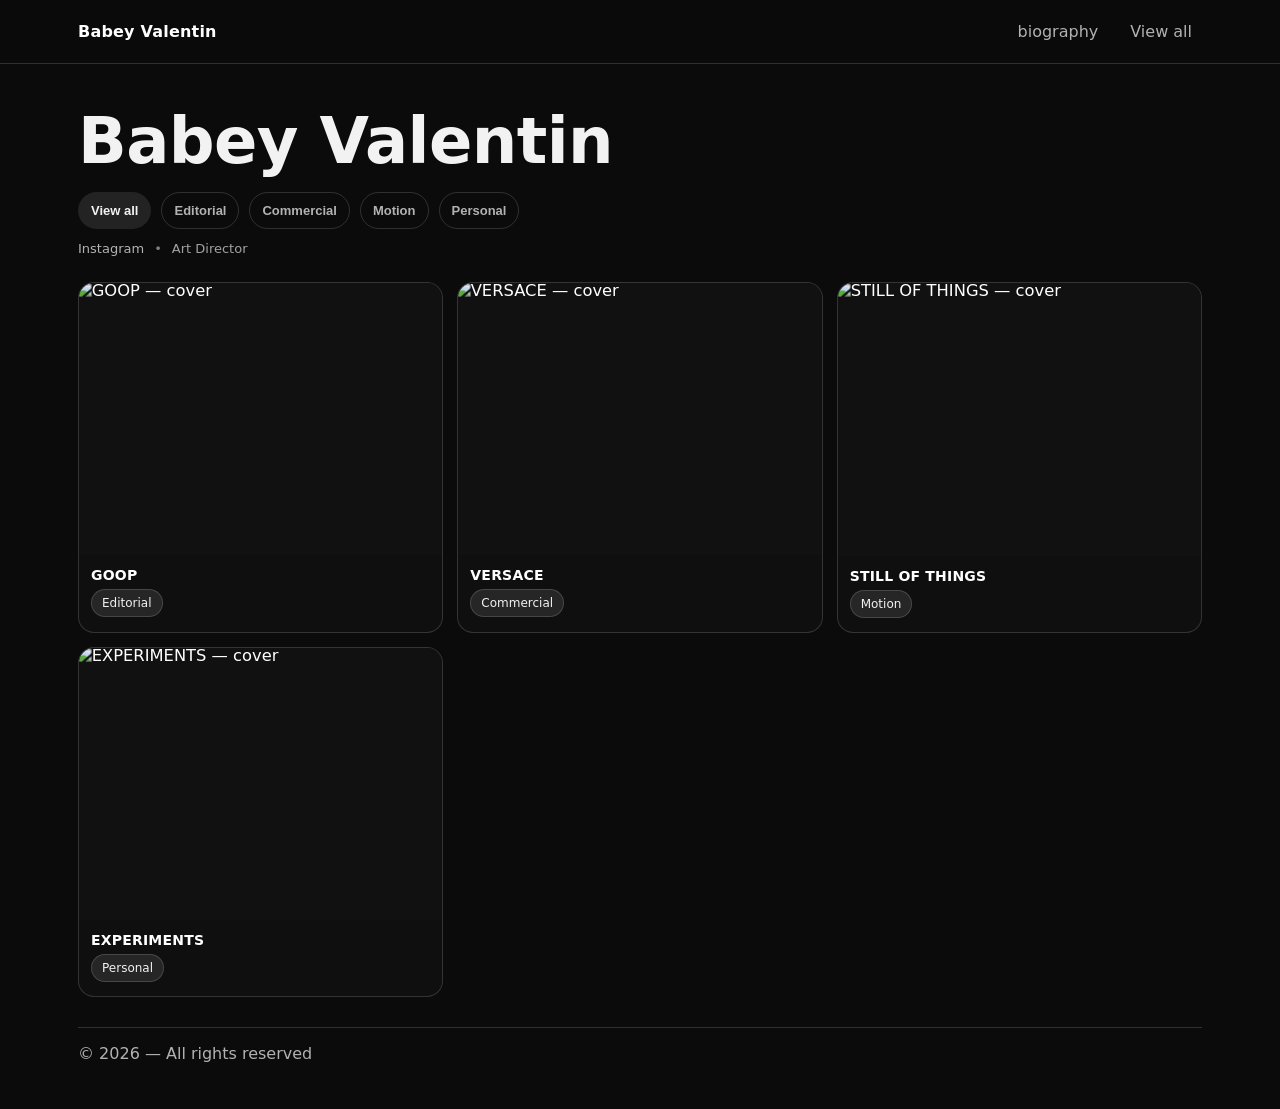
==== index.html @ 0c0b4db5 "Update index.html" ====
<!doctype html>
<html lang="fr">
<head>
  <meta charset="utf-8" />
  <meta name="viewport" content="width=device-width, initial-scale=1" />
  <title>Babey Valentin — Portfolio</title>
  <meta name="description" content="Portfolio — sélection de projets, filtres, bio." />
  <link rel="stylesheet" href="./assets/style.css" />
<script defer src="./assets/data.js"></script>
<script defer src="./assets/script.js"></script>
</head>
<body>
  <!-- Top bar -->
  <header class="topbar">
    <div class="wrap topbar__inner">
      <a class="brand" href="./">Babey Valentin</a>

      <nav class="topnav">
        <button class="linklike" id="bioBtn" type="button">biography</button>
        <a class="linklike" href="#grid">View all</a>
      </nav>
    </div>
  </header>

  <!-- Title + Filters -->
  <main class="wrap">
    <section class="hero">
      <h1 class="hero__title">Babey Valentin</h1>

      <div class="filters" aria-label="Filtres">
        <button class="filter is-active" data-filter="all" type="button">View all</button>
        <button class="filter" data-filter="Editorial" type="button">Editorial</button>
        <button class="filter" data-filter="Commercial" type="button">Commercial</button>
        <button class="filter" data-filter="Motion" type="button">Motion</button>
        <button class="filter" data-filter="Personal" type="button">Personal</button>
      </div>

      <div class="hero__meta">
        <a class="metaLink" href="https://instagram.com/" target="_blank" rel="noreferrer">Instagram</a>
        <span class="dot">•</span>
        <span class="role">Art Director</span>
      </div>
    </section>

    <!-- Grid -->
    <section id="grid" class="grid" aria-label="Projets">
      <!-- Rempli par JS -->
    </section>

    <footer class="footer">
      <div>© <span id="year"></span> — All rights reserved</div>
    </footer>
  </main>

  <!-- Bio modal -->
  <dialog class="modal" id="bioModal" aria-label="Biography">
    <div class="modal__card">
      <div class="modal__head">
        <strong>Biography</strong>
        <button class="x" id="bioClose" type="button" aria-label="Fermer">✕</button>
      </div>
      <div class="modal__body" id="bioContent">
        <!-- Rempli par JS -->
      </div>
    </div>
  </dialog>

  <!-- PDF selection demo modal -->
  <dialog class="modal" id="pdfModal" aria-label="PDF selection">
    <div class="modal__card">
      <div class="modal__head">
        <strong>PDF selection</strong>
        <button class="x" id="pdfClose" type="button" aria-label="Fermer">✕</button>
      </div>
      <div class="modal__body">
        <p style="margin-top:0">
          Démo : sur le site original il y a une logique de “sélection d’images”.
          Ici je te laisse un placeholder. On peut l’implémenter si tu veux (sélection + export).
        </p>
        <button class="btn" id="fakePdf" type="button">+ Custom PDF (démo)</button>
        <p class="hint" id="pdfHint" hidden>✅ Démo : “PDF request sent”.</p>
      </div>
    </div>
  </dialog>

  <script src="assets/data.js"></script>
  <script src="assets/script.js"></script>
</body>
</html>
---- assets/style.css ----
:root{
  --bg:#0b0b0b;
  --fg:#f2f2f2;
  --muted:rgba(242,242,242,.72);
  --line:rgba(242,242,242,.16);
  --chip:rgba(242,242,242,.10);
  --max:1160px;
  --r:16px;
}

*{box-sizing:border-box}
html{scroll-behavior:smooth}
body{
  margin:0;
  font-family: ui-sans-serif, system-ui, -apple-system, Segoe UI, Roboto, Helvetica, Arial;
  background:var(--bg);
  color:var(--fg);
}

.wrap{max-width:var(--max); margin:0 auto; padding:18px}
a{color:white}

.topbar{
  position:sticky; top:0; z-index:10;
  border-bottom:1px solid var(--line);
  background:rgba(11,11,11,.75);
  backdrop-filter: blur(10px);
}
.topbar__inner{
  display:flex; align-items:center; justify-content:space-between; gap:12px;
  padding:14px 18px;
}
.brand{
  text-decoration:none;
  font-weight:700;
  letter-spacing:.2px;
}
.topnav{display:flex; gap:12px; flex-wrap:wrap; justify-content:flex-end}
.linklike{
  appearance:none;
  border:none;
  background:transparent;
  color:var(--muted);
  font:inherit;
  cursor:pointer;
  padding:8px 10px;
  border-radius:999px;
  text-decoration:none;
}
.linklike:hover{color:var(--fg); background:rgba(242,242,242,.06)}

.hero{padding:22px 0 10px}
.hero__title{
  margin:0 0 14px;
  font-size: clamp(34px, 5vw, 64px);
  letter-spacing:-.6px;
}
.filters{display:flex; gap:10px; flex-wrap:wrap; margin:8px 0 12px}
.filter{
  appearance:none;
  border:1px solid var(--line);
  background:transparent;
  color:var(--muted);
  padding:10px 12px;
  border-radius:999px;
  cursor:pointer;
  font-weight:600;
  font-size:13px;
}
.filter:hover{color:var(--fg); border-color:rgba(242,242,242,.28)}
.filter.is-active{
  background:rgba(242,242,242,.10);
  color:var(--fg);
  border-color:transparent;
}

.hero__meta{display:flex; gap:10px; align-items:center; color:var(--muted); font-size:13px}
.metaLink{color:var(--muted); text-decoration:none}
.metaLink:hover{color:var(--fg); text-decoration:underline}
.dot{opacity:.7}
.role{opacity:.9}

.grid{
  display:grid;
  grid-template-columns: repeat(3, 1fr);
  gap:14px;
  padding:16px 0 30px;
}
@media (max-width: 980px){ .grid{grid-template-columns:repeat(2,1fr)} }
@media (max-width: 620px){ .grid{grid-template-columns:1fr} }

.card{
  border:1px solid var(--line);
  border-radius:var(--r);
  overflow:hidden;
  background: rgba(242,242,242,.02);
  text-decoration:none;
  display:flex;
  flex-direction:column;
  min-height: 260px;
}
.thumb{
  aspect-ratio: 4 / 3;
  background:#111;
  overflow:hidden;
}
.thumb img{
  width:100%;
  height:100%;
  object-fit:cover;
  display:block;
  transform: scale(1.02);
  transition: transform .25s ease;
}
.card:hover .thumb img{transform: scale(1.06)}
.card__body{padding:12px 12px 14px}
.card__title{margin:0 0 6px; font-size:14px; letter-spacing:.2px}
.card__meta{display:flex; gap:10px; align-items:center; color:var(--muted); font-size:12px}
.tag{
  border:1px solid var(--line);
  background:var(--chip);
  color:var(--fg);
  padding:6px 10px;
  border-radius:999px;
  font-size:12px;
}

.footer{
  border-top:1px solid var(--line);
  padding:16px 0 28px;
  color:var(--muted);
  display:flex;
  justify-content:space-between;
  gap:14px;
  flex-wrap:wrap;
}
.footer__small{opacity:.85}

/* Modal */
.modal::backdrop{background: rgba(0,0,0,.6)}
.modal{
  border:none;
  padding:0;
  background:transparent;
}
.modal__card{
  width:min(720px, calc(100vw - 28px));
  border:1px solid var(--line);
  border-radius: var(--r);
  background: rgba(11,11,11,.92);
  overflow:hidden;
}
.modal__head{
  display:flex;
  align-items:center;
  justify-content:space-between;
  padding:14px 14px;
  border-bottom:1px solid var(--line);
}
.modal__body{
  padding:14px 14px 18px;
  color:var(--muted);
}
.modal__body a{color:var(--fg)}
.x{
  appearance:none;
  border:1px solid var(--line);
  background:transparent;
  color:var(--fg);
  width:34px; height:34px;
  border-radius:999px;
  cursor:pointer;
}
.x:hover{background:rgba(242,242,242,.06)}

.btn{
  appearance:none;
  border:1px solid var(--line);
  background:rgba(242,242,242,.06);
  color:var(--fg);
  padding:10px 12px;
  border-radius:999px;
  cursor:pointer;
  font-weight:700;
}
.btn:hover{background:rgba(242,242,242,.10)}
.hint{color:rgba(52,211,153,.9); margin:12px 0 0}

/* Project page */
.projectHead{padding:22px 0 8px}
.projectTitle{margin:0 0 10px; font-size: clamp(28px, 4vw, 46px)}
.projectDesc{margin:10px 0 0; color:var(--muted); max-width: 70ch}
.projectMeta{display:flex; gap:10px; align-items:center}

.gallery{
  display:grid;
  grid-template-columns: 1fr;
  gap:12px;
  padding:18px 0 34px;
}
.frame{
  border:1px solid var(--line);
  border-radius:var(--r);
  overflow:hidden;
  background:#0f0f0f;
}
.frame img{
  width:100%;
  height:auto;
  display:block;
}
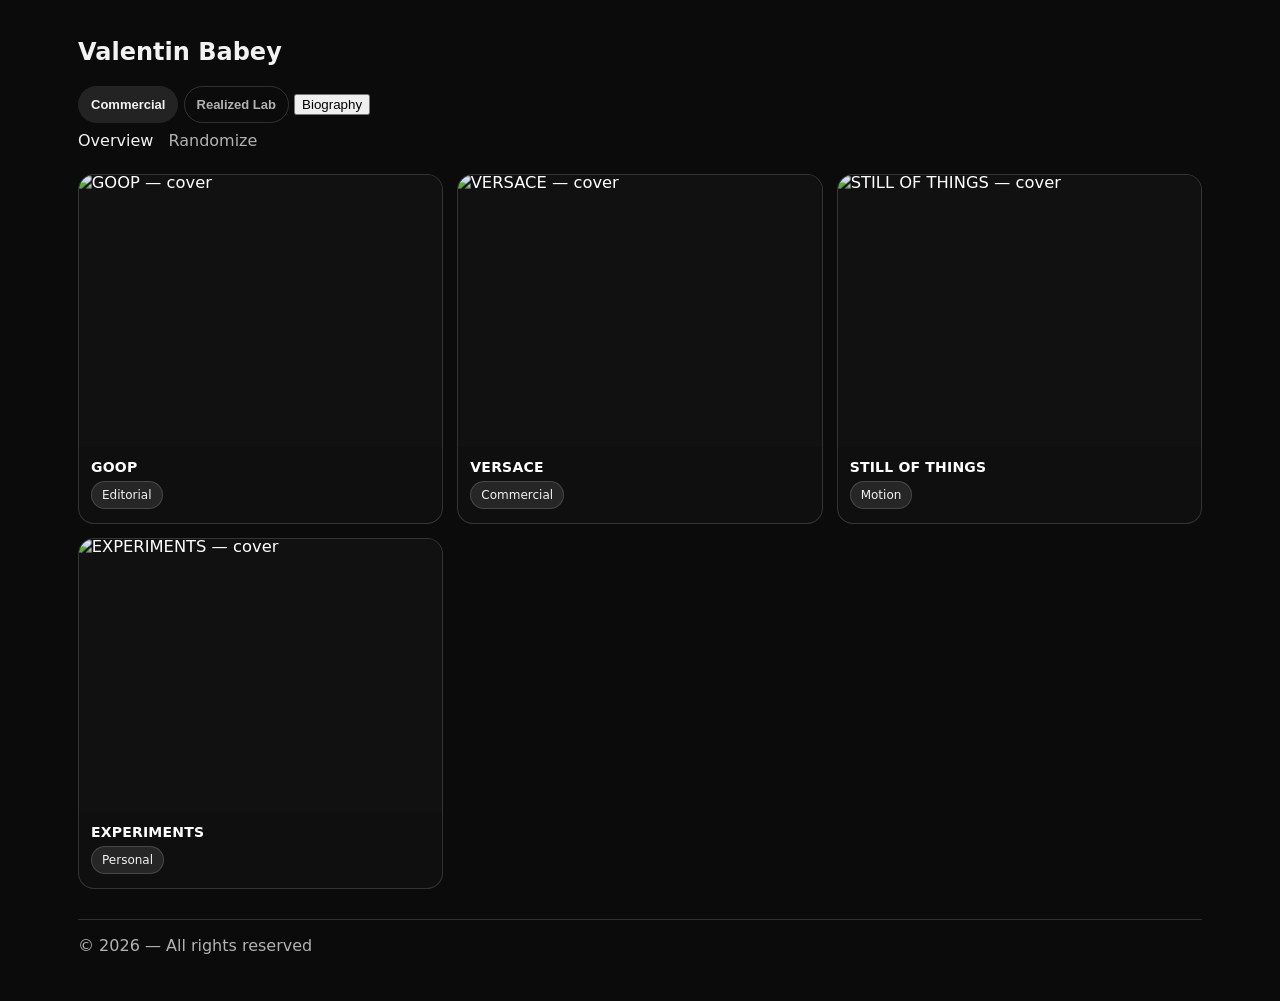
==== commit a473f861: "Update index.html" ====
--- a/index.html
+++ b/index.html
@@ -3,49 +3,35 @@
 <head>
   <meta charset="utf-8" />
   <meta name="viewport" content="width=device-width, initial-scale=1" />
-  <title>Babey Valentin — Portfolio</title>
-  <meta name="description" content="Portfolio — sélection de projets, filtres, bio." />
+  <title>Valentin Babey — Portfolio</title>
+  <meta name="description" content="Portfolio — sélection de projets." />
   <link rel="stylesheet" href="./assets/style.css" />
-<script defer src="./assets/data.js"></script>
-<script defer src="./assets/script.js"></script>
 </head>
 <body>
-  <!-- Top bar -->
-  <header class="topbar">
-    <div class="wrap topbar__inner">
-      <a class="brand" href="./">Babey Valentin</a>
 
-      <nav class="topnav">
-        <button class="linklike" id="bioBtn" type="button">biography</button>
-        <a class="linklike" href="#grid">View all</a>
-      </nav>
-    </div>
-  </header>
+  <!-- Home centered -->
+  <main class="home wrap">
+    <section class="homeCenter" aria-label="Accueil">
+      <h1 class="homeName" id="homeName">Valentin Babey</h1>
 
-  <!-- Title + Filters -->
-  <main class="wrap">
-    <section class="hero">
-      <h1 class="hero__title">Babey Valentin</h1>
-
-      <div class="filters" aria-label="Filtres">
-        <button class="filter is-active" data-filter="all" type="button">View all</button>
-        <button class="filter" data-filter="Editorial" type="button">Editorial</button>
-        <button class="filter" data-filter="Commercial" type="button">Commercial</button>
-        <button class="filter" data-filter="Motion" type="button">Motion</button>
-        <button class="filter" data-filter="Personal" type="button">Personal</button>
-      </div>
-
-      <div class="hero__meta">
-        <a class="metaLink" href="https://instagram.com/" target="_blank" rel="noreferrer">Instagram</a>
-        <span class="dot">•</span>
-        <span class="role">Art Director</span>
+      <div class="homeFilters" aria-label="Navigation">
+        <button class="homeBtn filter is-active" data-filter="Commercial" type="button">Commercial</button>
+        <button class="homeBtn filter" data-filter="Realized Lab" type="button">Realized Lab</button>
+        <button class="homeBtn" id="bioBtn" type="button">Biography</button>
       </div>
     </section>
 
-    <!-- Grid -->
-    <section id="grid" class="grid" aria-label="Projets">
-      <!-- Rempli par JS -->
+    <!-- Random overview -->
+    <section class="overview" aria-label="Overview random">
+      <div class="overviewHead">
+        <span class="overviewTitle">Overview</span>
+        <button class="linklike" id="rerollBtn" type="button">Randomize</button>
+      </div>
+      <div class="overviewGrid" id="overviewGrid"></div>
     </section>
+
+    <!-- (Optionnel) si tu veux garder une grille par projet -->
+    <section class="grid" id="grid" aria-label="Projets" hidden></section>
 
     <footer class="footer">
       <div>© <span id="year"></span> — All rights reserved</div>
@@ -59,31 +45,11 @@
         <strong>Biography</strong>
         <button class="x" id="bioClose" type="button" aria-label="Fermer">✕</button>
       </div>
-      <div class="modal__body" id="bioContent">
-        <!-- Rempli par JS -->
-      </div>
+      <div class="modal__body" id="bioContent"></div>
     </div>
   </dialog>
 
-  <!-- PDF selection demo modal -->
-  <dialog class="modal" id="pdfModal" aria-label="PDF selection">
-    <div class="modal__card">
-      <div class="modal__head">
-        <strong>PDF selection</strong>
-        <button class="x" id="pdfClose" type="button" aria-label="Fermer">✕</button>
-      </div>
-      <div class="modal__body">
-        <p style="margin-top:0">
-          Démo : sur le site original il y a une logique de “sélection d’images”.
-          Ici je te laisse un placeholder. On peut l’implémenter si tu veux (sélection + export).
-        </p>
-        <button class="btn" id="fakePdf" type="button">+ Custom PDF (démo)</button>
-        <p class="hint" id="pdfHint" hidden>✅ Démo : “PDF request sent”.</p>
-      </div>
-    </div>
-  </dialog>
-
-  <script src="assets/data.js"></script>
-  <script src="assets/script.js"></script>
+  <script src="./assets/data.js"></script>
+  <script src="./assets/script.js"></script>
 </body>
 </html>
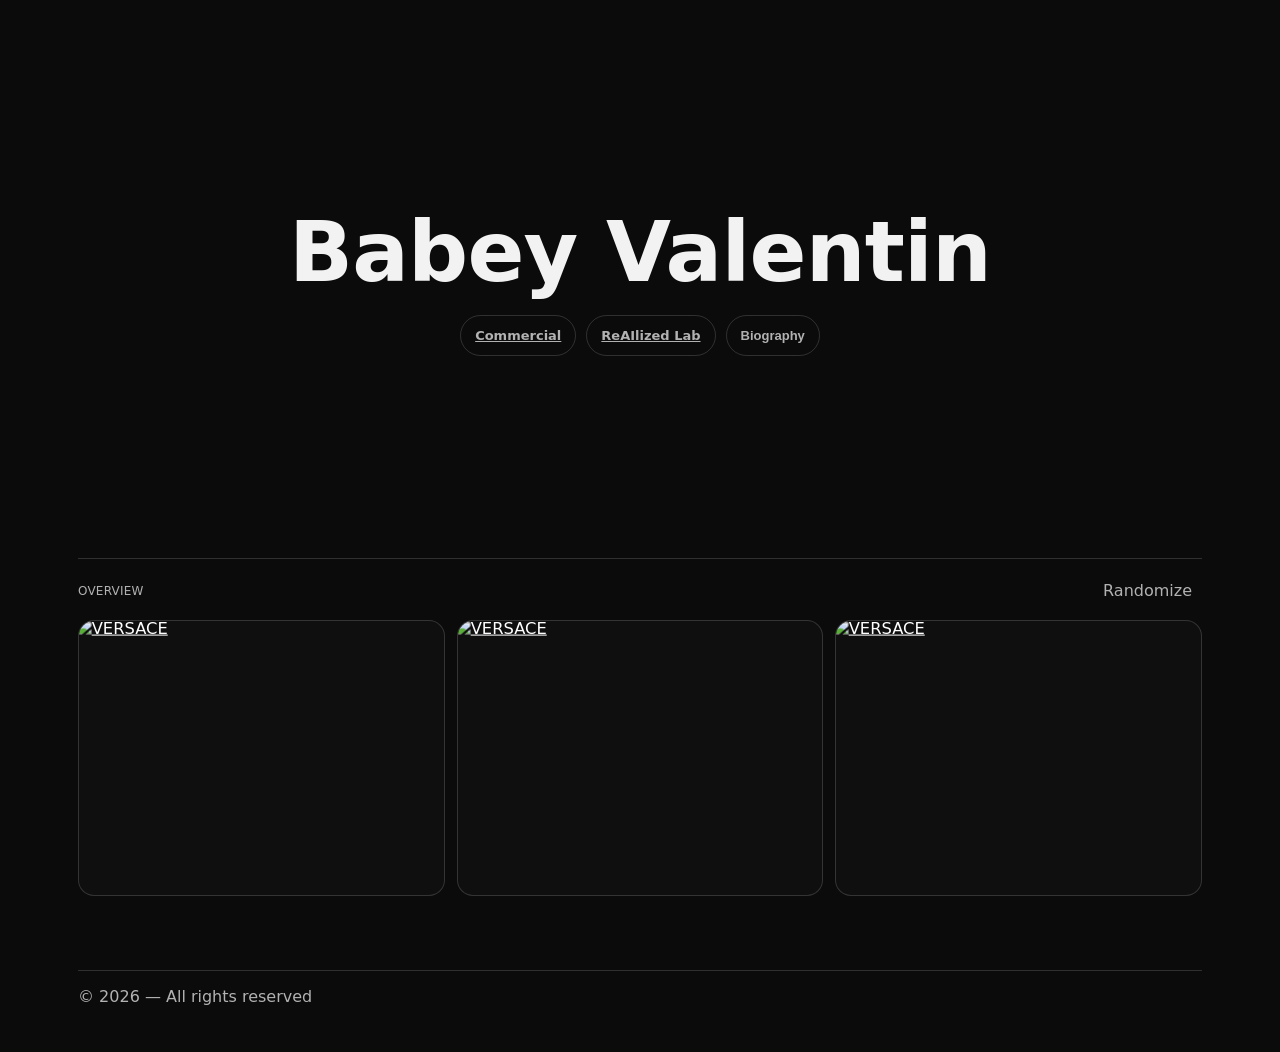
==== commit 73da4f2f: "Update index.html" ====
--- a/index.html
+++ b/index.html
@@ -14,11 +14,11 @@
     <section class="homeCenter" aria-label="Accueil">
       <h1 class="homeName" id="homeName">Valentin Babey</h1>
 
-      <div class="homeFilters" aria-label="Navigation">
-        <button class="homeBtn filter is-active" data-filter="Commercial" type="button">Commercial</button>
-        <button class="homeBtn filter" data-filter="Realized Lab" type="button">Realized Lab</button>
-        <button class="homeBtn" id="bioBtn" type="button">Biography</button>
-      </div>
+      <div class="homeFilters">
+  <a class="homeBtn" href="commercial.html">Commercial</a>
+  <a class="homeBtn" href="reailized.html">ReAIlized Lab</a>
+  <button class="homeBtn" id="bioBtn" type="button">Biography</button>
+</div>
     </section>
 
     <!-- Random overview -->
--- a/assets/style.css
+++ b/assets/style.css
@@ -209,3 +209,77 @@
   height:auto;
   display:block;
 }
+/* Home centered */
+.home{min-height: 100svh; display:flex; flex-direction:column;}
+.homeCenter{
+  min-height: 58svh;
+  display:flex;
+  flex-direction:column;
+  justify-content:center;
+  align-items:center;
+  text-align:center;
+  gap:14px;
+}
+.homeName{
+  margin:0;
+  font-size: clamp(42px, 7vw, 84px);
+  letter-spacing:-.8px;
+}
+.homeFilters{
+  display:flex;
+  gap:10px;
+  flex-wrap:wrap;
+  justify-content:center;
+}
+.homeBtn{
+  appearance:none;
+  border:1px solid var(--line);
+  background:transparent;
+  color:var(--muted);
+  padding:12px 14px;
+  border-radius:999px;
+  cursor:pointer;
+  font-weight:700;
+  font-size:13px;
+}
+.homeBtn:hover{color:var(--fg); border-color: rgba(242,242,242,.28)}
+.homeBtn.is-active{background: rgba(242,242,242,.10); color:var(--fg); border-color: transparent}
+
+/* Overview random */
+.overview{padding: 12px 0 28px;}
+.overviewHead{
+  display:flex;
+  justify-content:space-between;
+  align-items:center;
+  gap:12px;
+  color:var(--muted);
+  border-top: 1px solid var(--line);
+  padding-top: 14px;
+  margin-top: 6px;
+}
+.overviewTitle{font-size:12px; letter-spacing:.2px; text-transform:uppercase;}
+.overviewGrid{
+  display:grid;
+  grid-template-columns: repeat(3, 1fr);
+  gap: 12px;
+  padding-top: 12px;
+}
+@media (max-width: 980px){ .overviewGrid{grid-template-columns:repeat(2,1fr)} }
+@media (max-width: 620px){ .overviewGrid{grid-template-columns:1fr} }
+
+.ovItem{
+  border:1px solid var(--line);
+  border-radius: var(--r);
+  overflow:hidden;
+  background:#0f0f0f;
+}
+.ovItem img{
+  width:100%;
+  height:100%;
+  aspect-ratio: 4 / 3;
+  object-fit: cover;
+  display:block;
+  transform: scale(1.02);
+  transition: transform .25s ease;
+}
+.ovItem:hover img{transform: scale(1.06)}
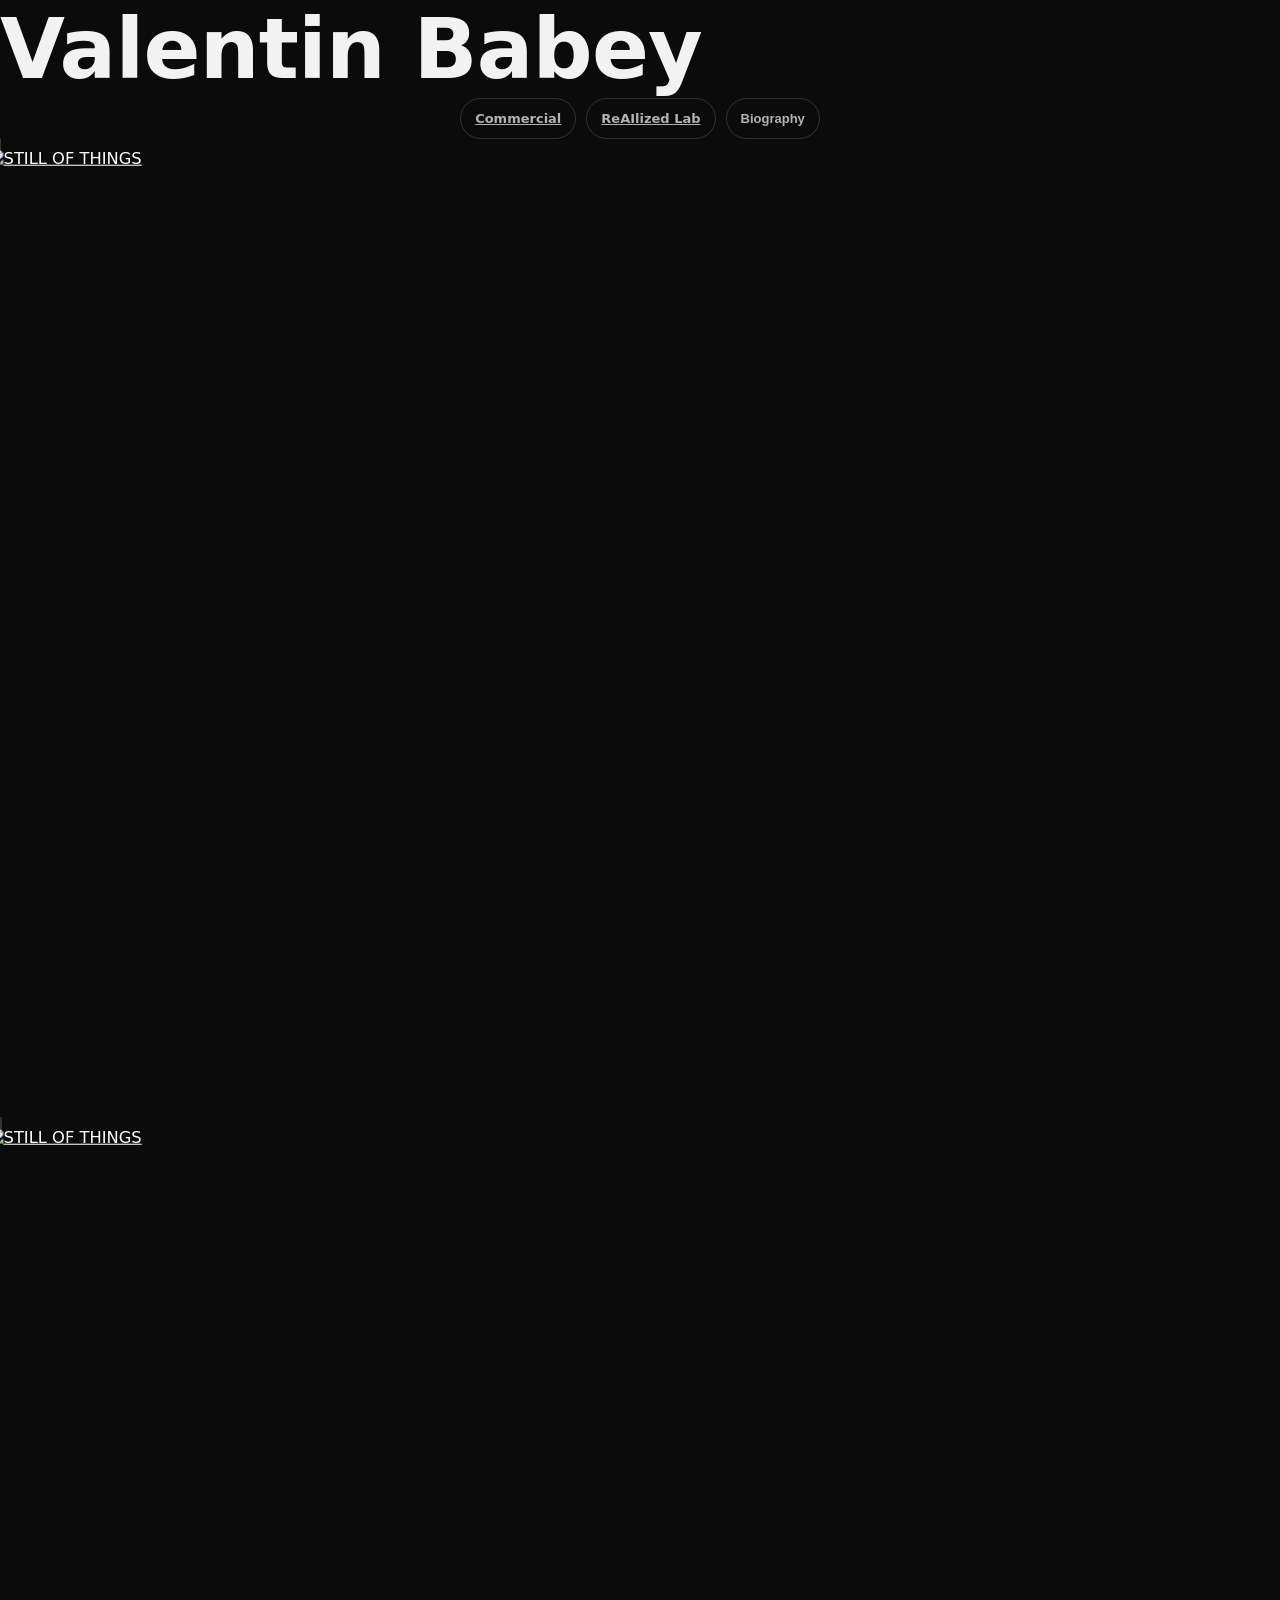
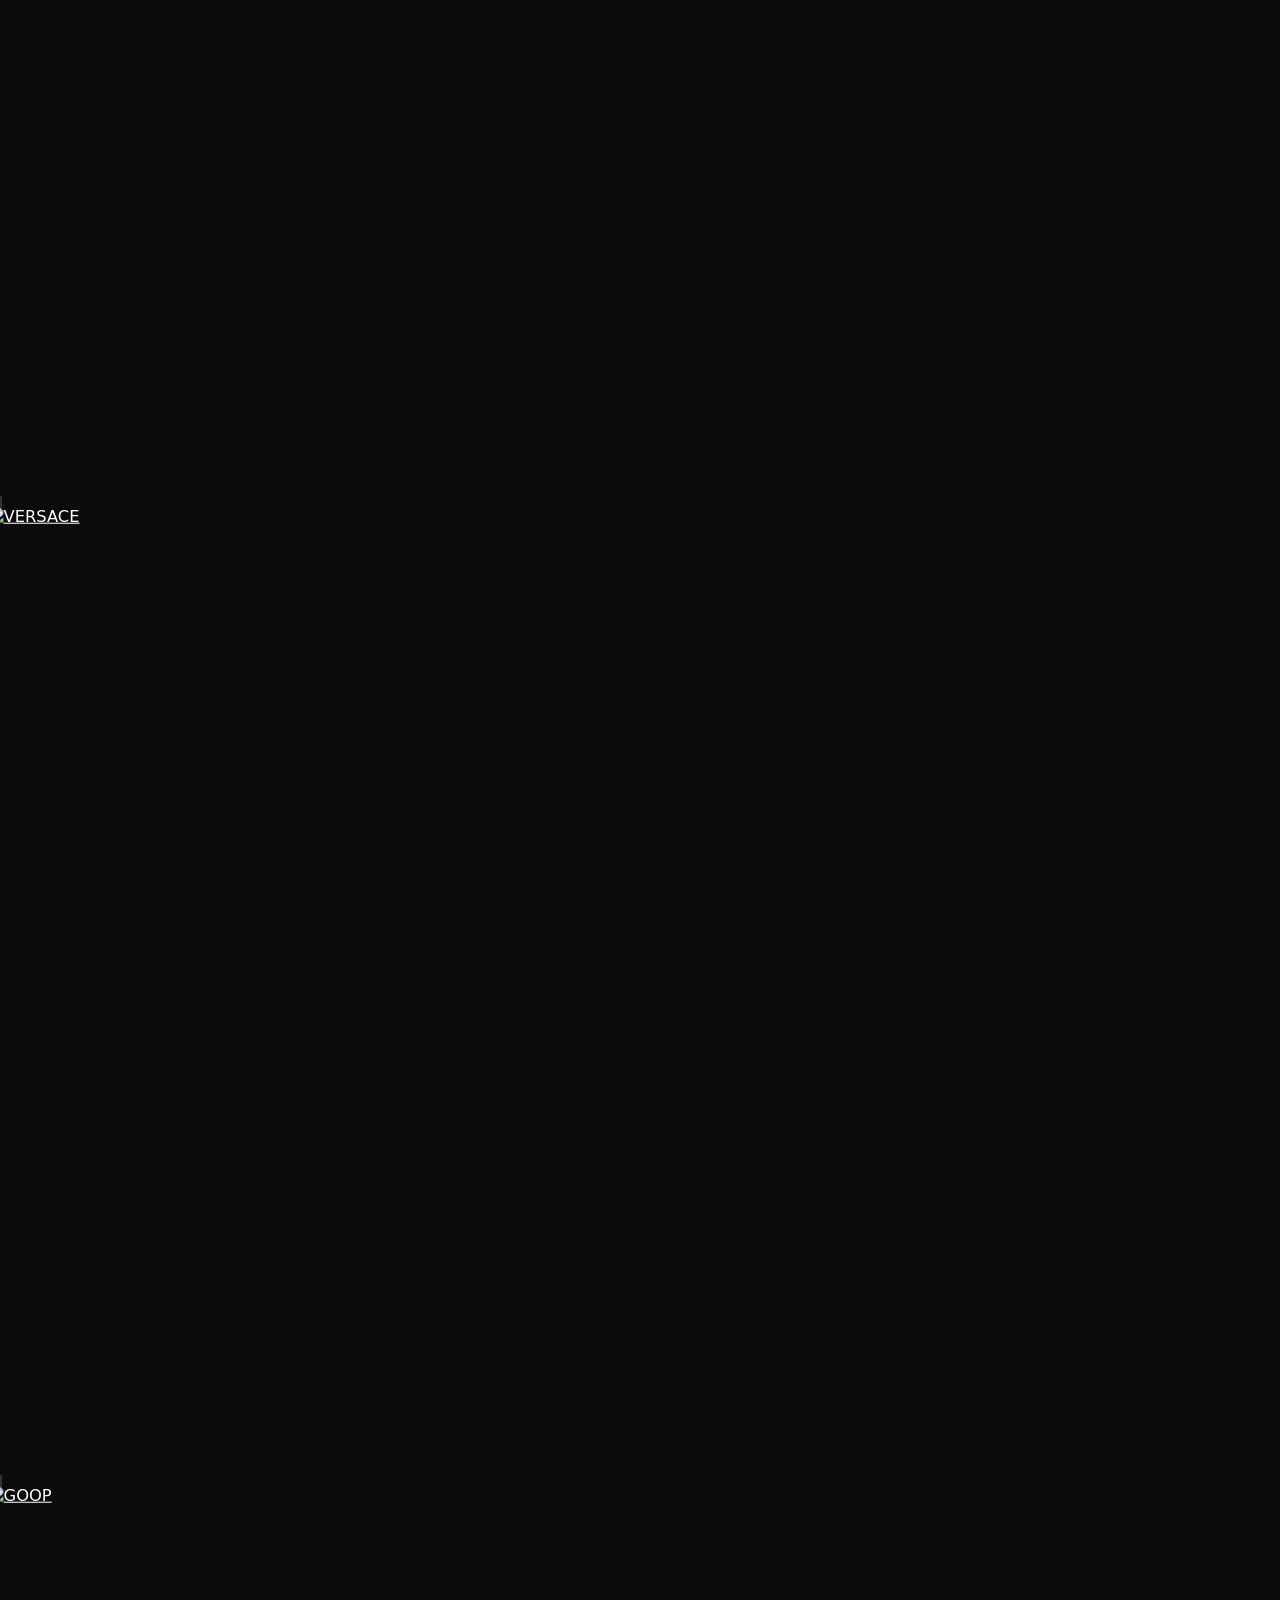
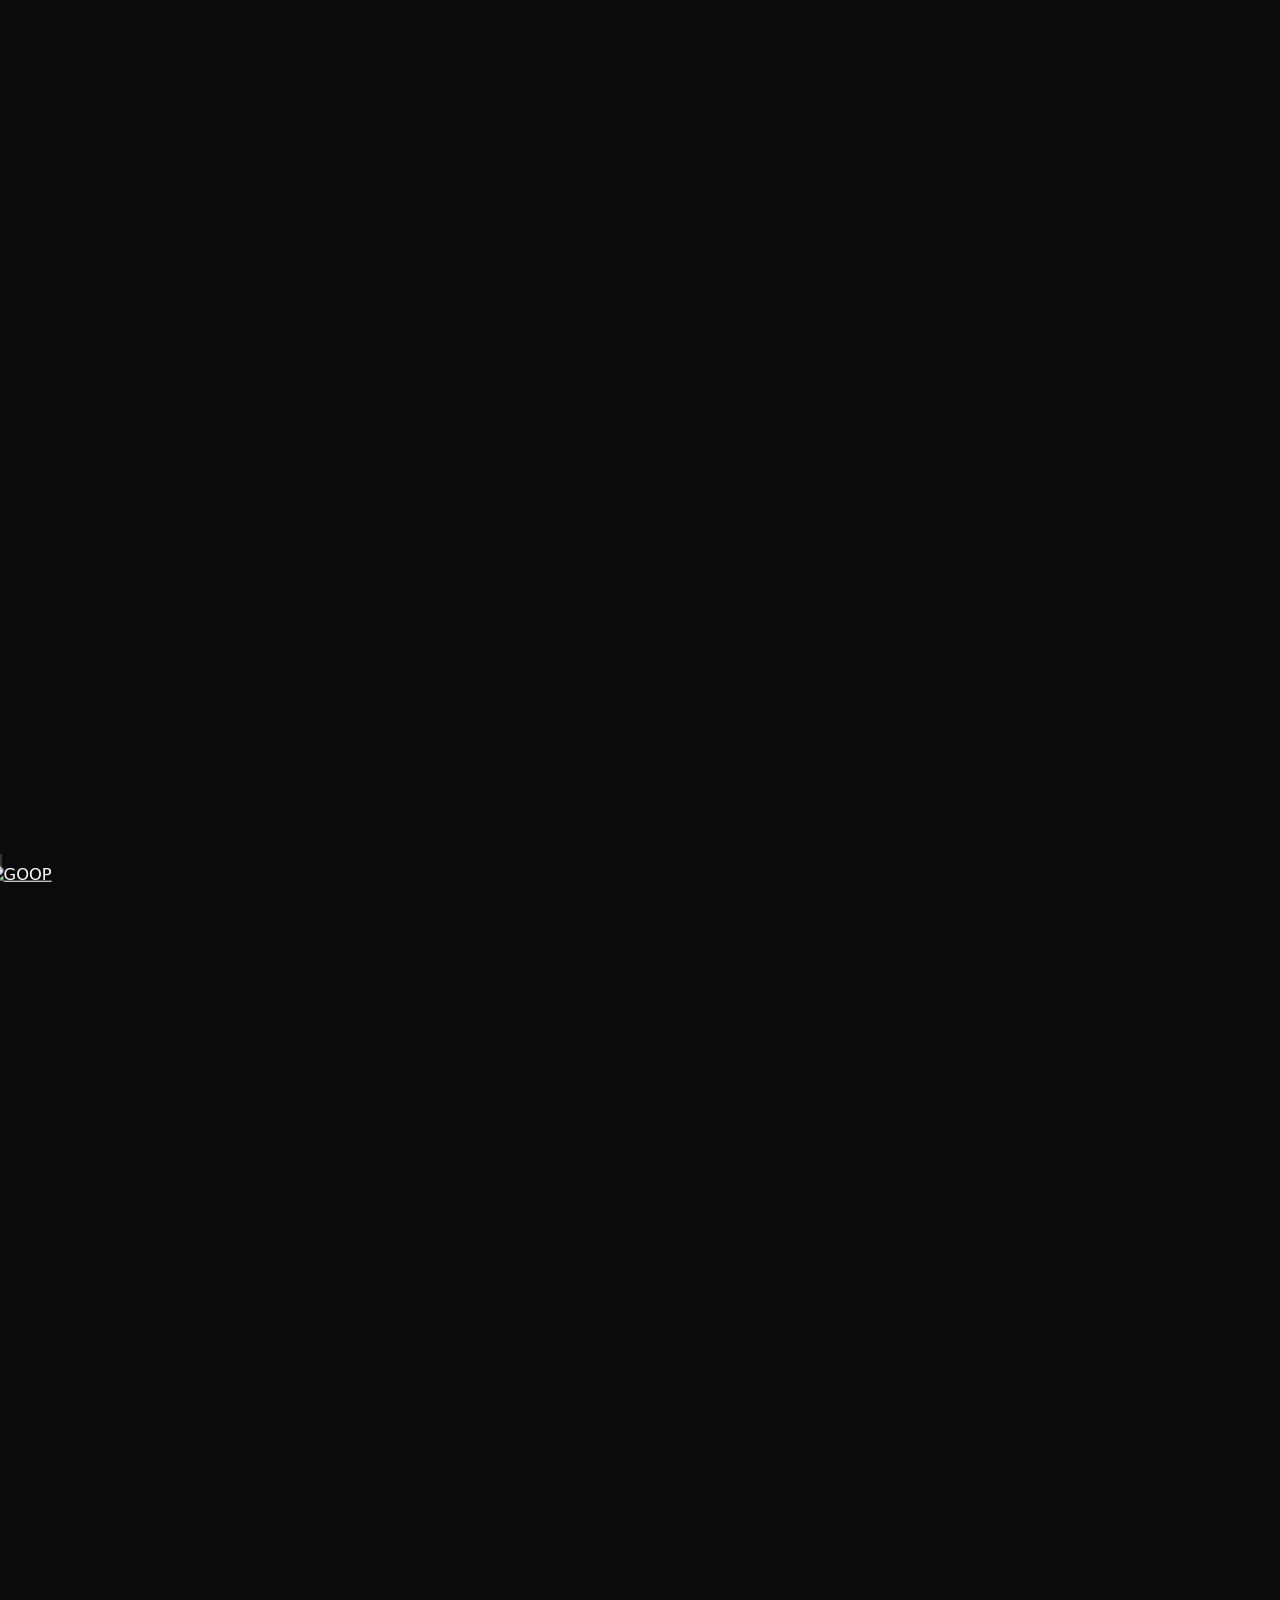
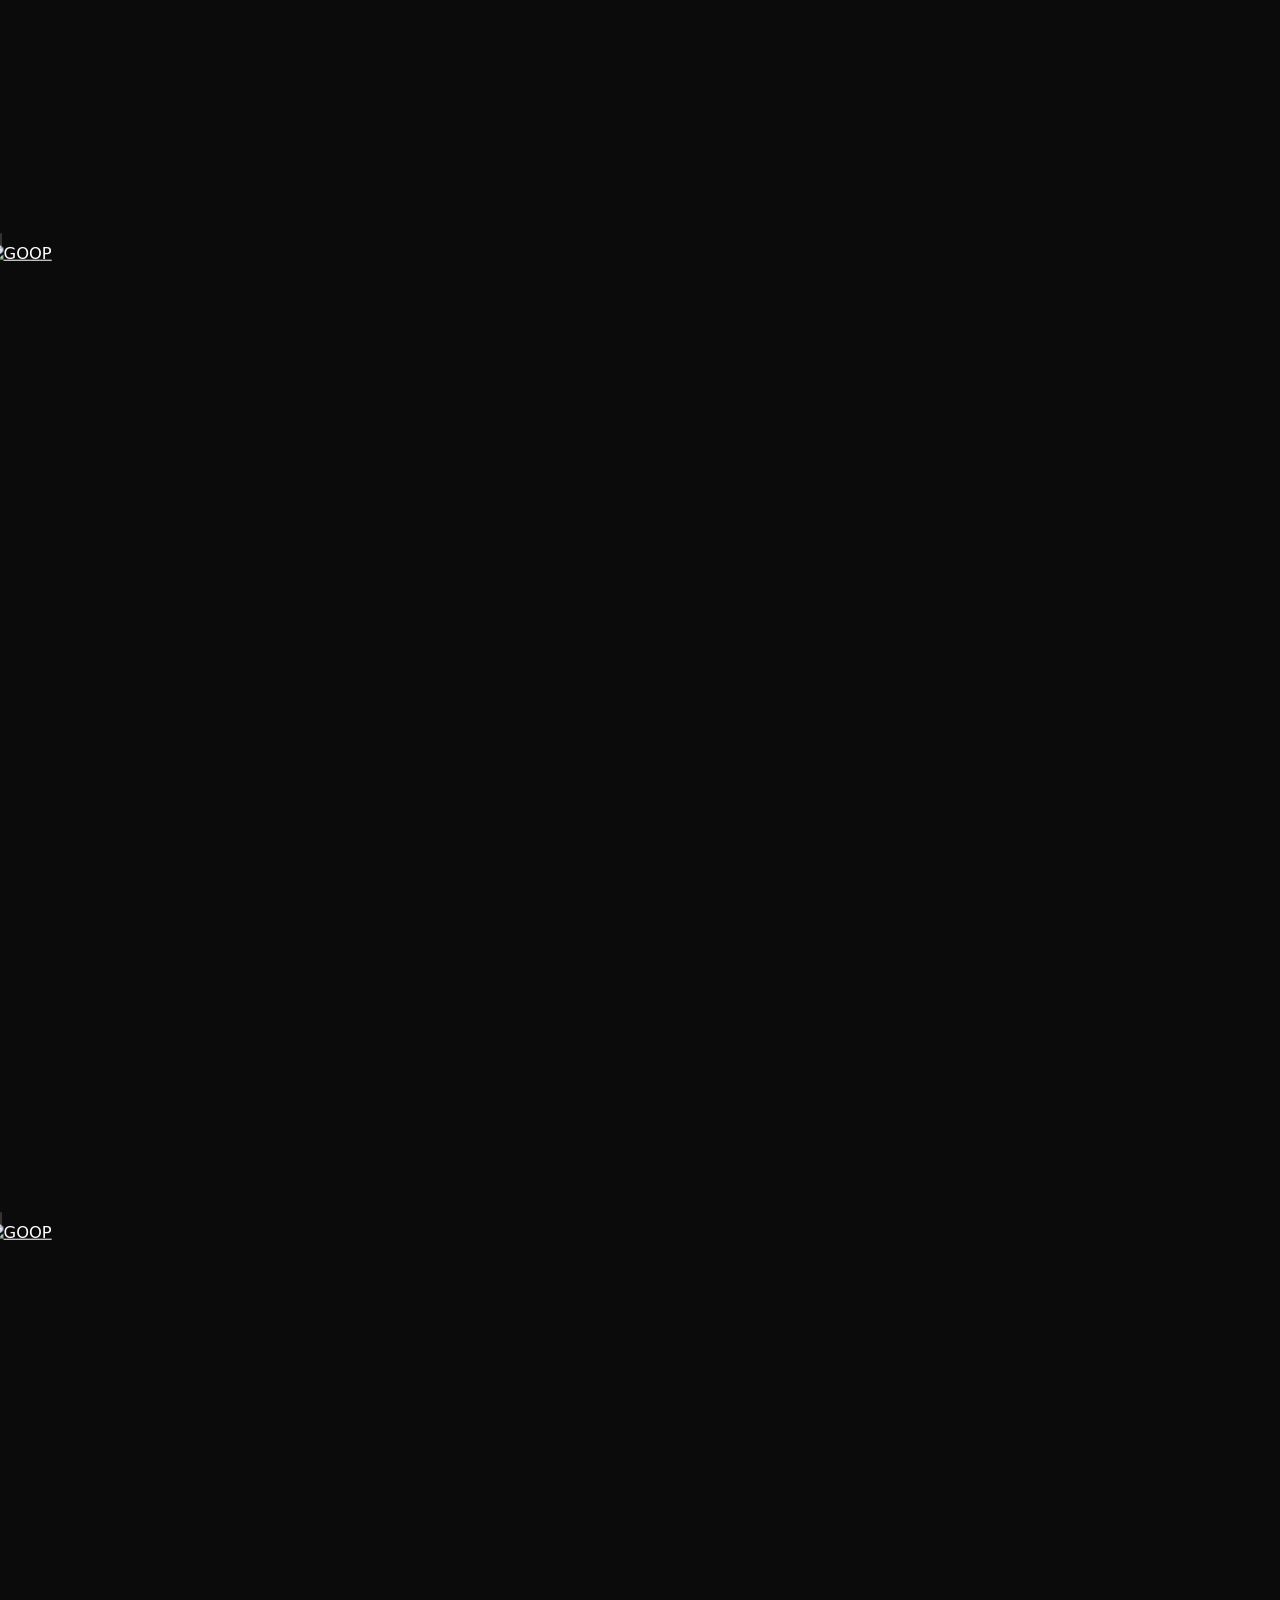
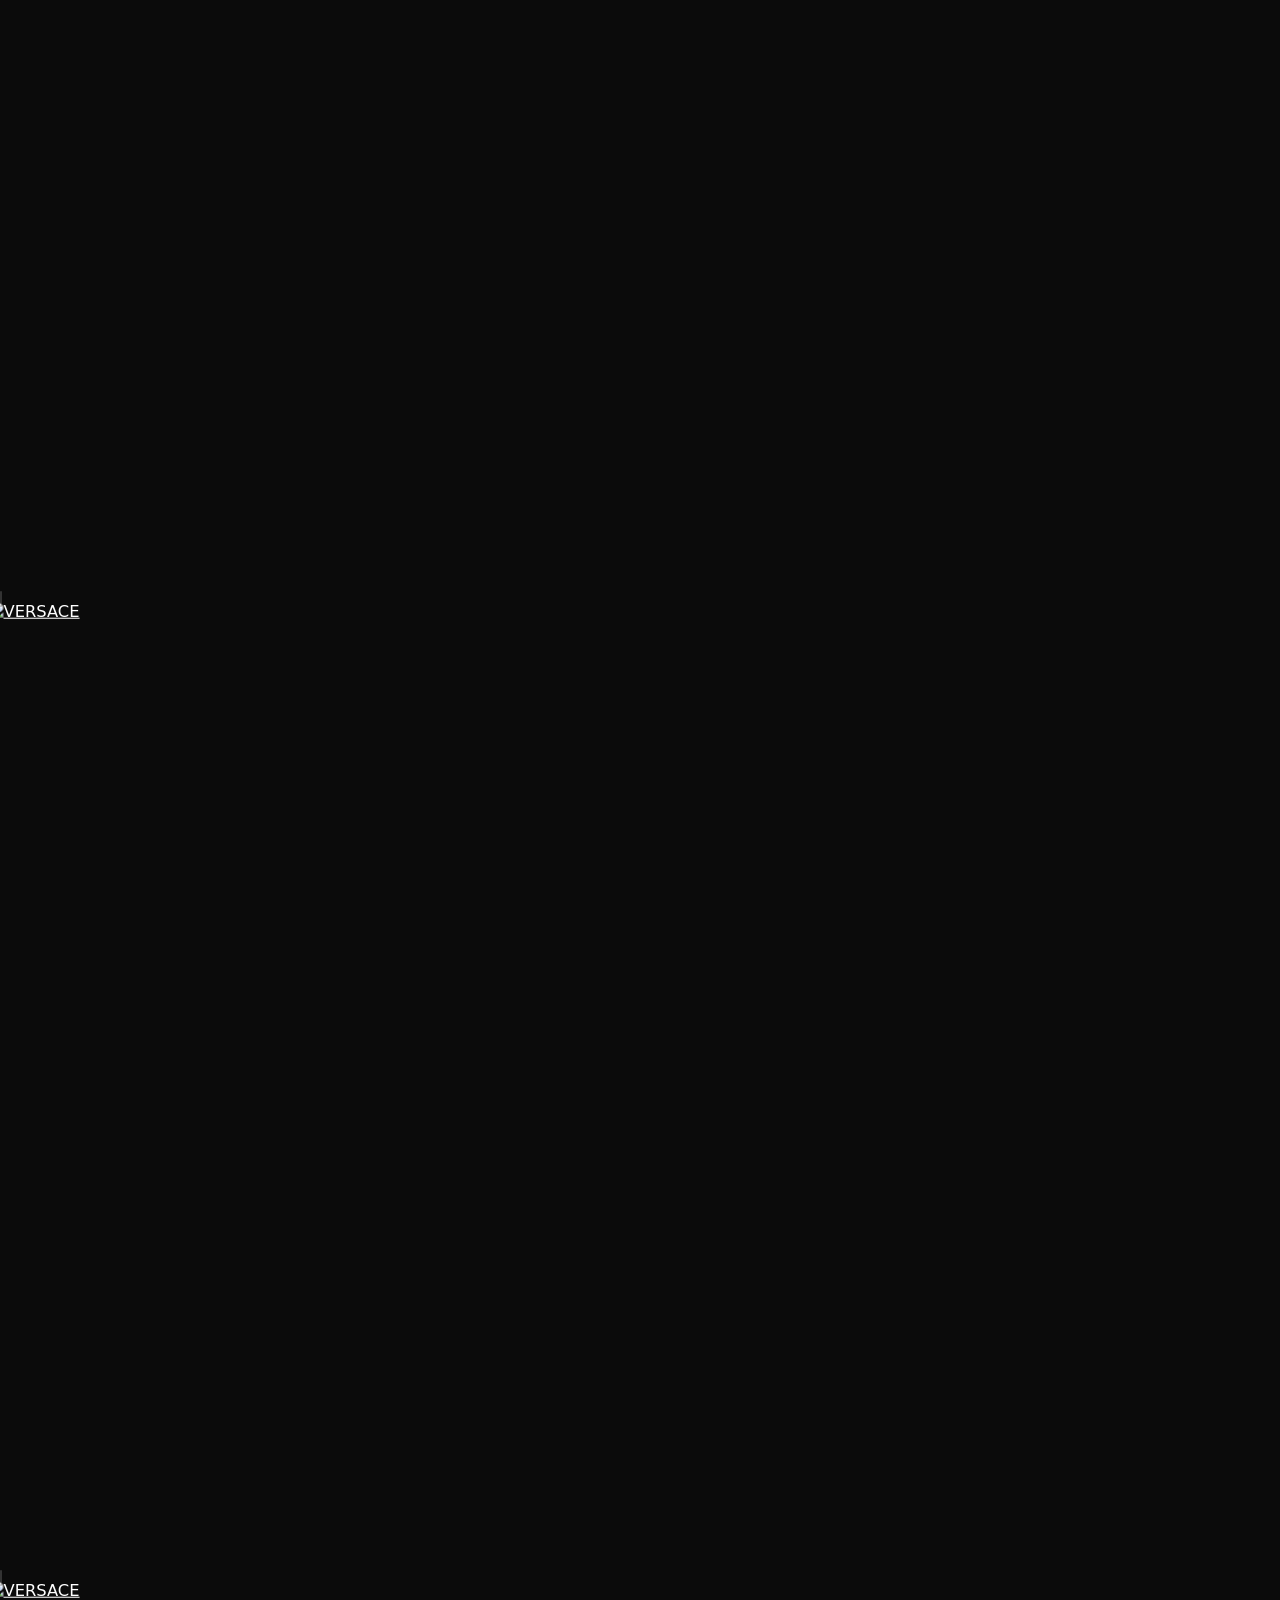
==== commit 7f5a1773: "Update index.html" ====
--- a/index.html
+++ b/index.html
@@ -10,33 +10,25 @@
 <body>
 
   <!-- Home centered -->
-  <main class="home wrap">
-    <section class="homeCenter" aria-label="Accueil">
-      <h1 class="homeName" id="homeName">Valentin Babey</h1>
+ <main class="layout">
 
-      <div class="homeFilters">
-  <a class="homeBtn" href="commercial.html">Commercial</a>
-  <a class="homeBtn" href="reailized.html">ReAIlized Lab</a>
-  <button class="homeBtn" id="bioBtn" type="button">Biography</button>
-</div>
-    </section>
+  <!-- Partie fixe (centrée) -->
+  <section class="heroFixed">
+    <h1 class="homeName">Valentin Babey</h1>
 
-    <!-- Random overview -->
-    <section class="overview" aria-label="Overview random">
-      <div class="overviewHead">
-        <span class="overviewTitle">Overview</span>
-        <button class="linklike" id="rerollBtn" type="button">Randomize</button>
-      </div>
-      <div class="overviewGrid" id="overviewGrid"></div>
-    </section>
+    <div class="homeFilters">
+      <a class="homeBtn" href="commercial.html">Commercial</a>
+      <a class="homeBtn" href="reailized.html">ReAIlized Lab</a>
+      <button class="homeBtn" id="bioBtn">Biography</button>
+    </div>
+  </section>
 
-    <!-- (Optionnel) si tu veux garder une grille par projet -->
-    <section class="grid" id="grid" aria-label="Projets" hidden></section>
+  <!-- Partie scrollable -->
+  <section class="scrollArea">
+    <div class="masonry" id="overviewGrid"></div>
+  </section>
 
-    <footer class="footer">
-      <div>© <span id="year"></span> — All rights reserved</div>
-    </footer>
-  </main>
+</main>
 
   <!-- Bio modal -->
   <dialog class="modal" id="bioModal" aria-label="Biography">
--- a/assets/style.css
+++ b/assets/style.css
@@ -17,7 +17,7 @@
   color:var(--fg);
 }
 
-.wrap{max-width:var(--max); margin:0 auto; padding:18px}
+.wrap{max-width:var(--max); margin:0 auto; padding:0px}
 a{color:white}
 
 .topbar{
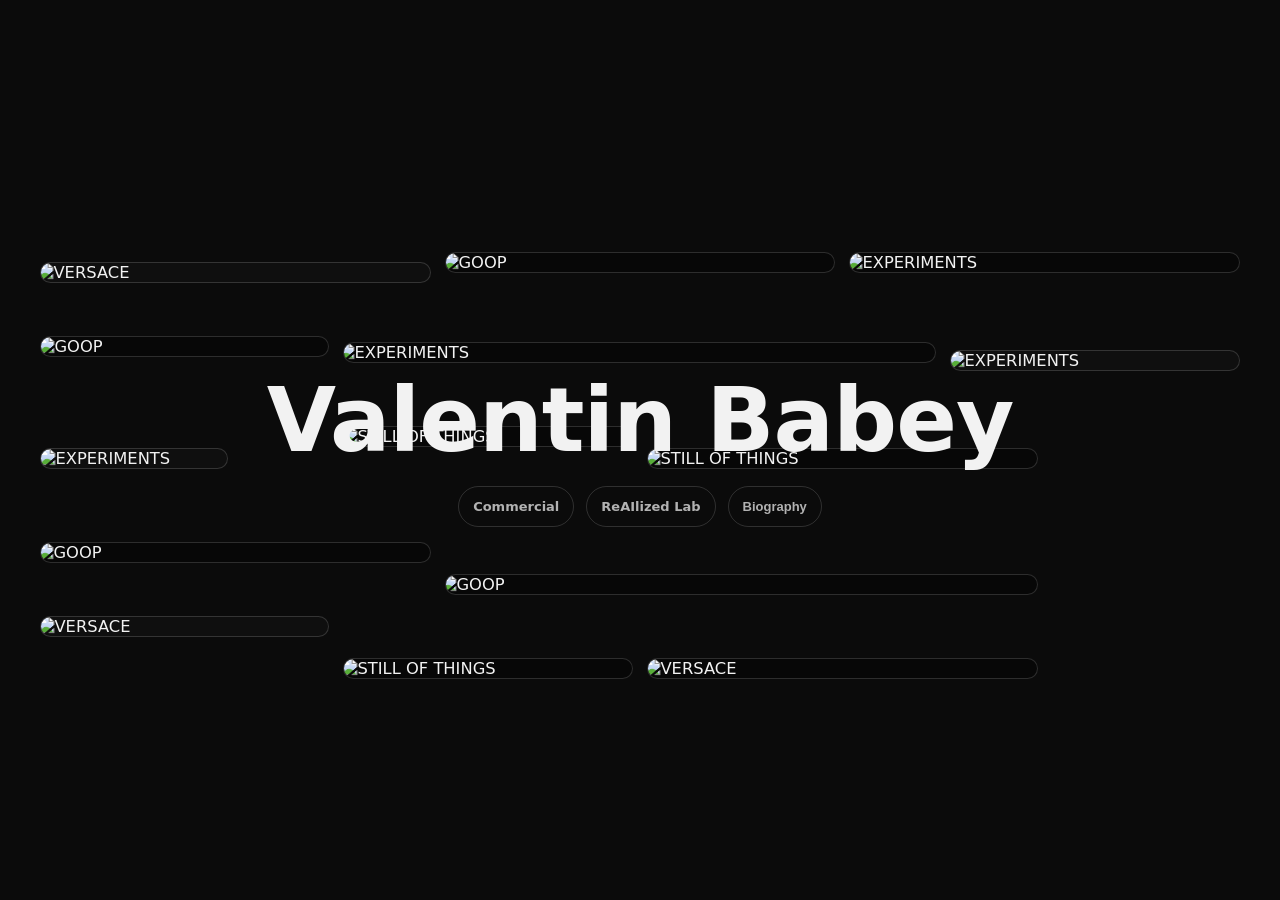
==== commit e35cbbf6: "Update index.html" ====
--- a/index.html
+++ b/index.html
@@ -3,7 +3,7 @@
 <head>
   <meta charset="utf-8" />
   <meta name="viewport" content="width=device-width, initial-scale=1" />
-  <title>Valentin Babey — Portfolio</title>
+  <title>Babey Valentin — Portfolio</title>
   <meta name="description" content="Portfolio — sélection de projets." />
   <link rel="stylesheet" href="./assets/style.css" />
 </head>
--- a/assets/style.css
+++ b/assets/style.css
@@ -4,233 +4,70 @@
   --muted:rgba(242,242,242,.72);
   --line:rgba(242,242,242,.16);
   --chip:rgba(242,242,242,.10);
+  --r:16px;
   --max:1160px;
-  --r:16px;
+
+  /* overview editorial grid */
+  --gap:14px;
 }
 
 *{box-sizing:border-box}
+html, body{height:100%}
 html{scroll-behavior:smooth}
+
 body{
   margin:0;
+  background: var(--bg);
+  color: var(--fg);
   font-family: ui-sans-serif, system-ui, -apple-system, Segoe UI, Roboto, Helvetica, Arial;
-  background:var(--bg);
-  color:var(--fg);
-}
-
-.wrap{max-width:var(--max); margin:0 auto; padding:0px}
-a{color:white}
-
-.topbar{
-  position:sticky; top:0; z-index:10;
-  border-bottom:1px solid var(--line);
-  background:rgba(11,11,11,.75);
-  backdrop-filter: blur(10px);
-}
-.topbar__inner{
-  display:flex; align-items:center; justify-content:space-between; gap:12px;
-  padding:14px 18px;
-}
-.brand{
-  text-decoration:none;
-  font-weight:700;
-  letter-spacing:.2px;
-}
-.topnav{display:flex; gap:12px; flex-wrap:wrap; justify-content:flex-end}
-.linklike{
-  appearance:none;
-  border:none;
-  background:transparent;
-  color:var(--muted);
-  font:inherit;
-  cursor:pointer;
-  padding:8px 10px;
-  border-radius:999px;
-  text-decoration:none;
-}
-.linklike:hover{color:var(--fg); background:rgba(242,242,242,.06)}
-
-.hero{padding:22px 0 10px}
-.hero__title{
-  margin:0 0 14px;
-  font-size: clamp(34px, 5vw, 64px);
-  letter-spacing:-.6px;
-}
-.filters{display:flex; gap:10px; flex-wrap:wrap; margin:8px 0 12px}
-.filter{
-  appearance:none;
-  border:1px solid var(--line);
-  background:transparent;
-  color:var(--muted);
-  padding:10px 12px;
-  border-radius:999px;
-  cursor:pointer;
-  font-weight:600;
-  font-size:13px;
-}
-.filter:hover{color:var(--fg); border-color:rgba(242,242,242,.28)}
-.filter.is-active{
-  background:rgba(242,242,242,.10);
-  color:var(--fg);
-  border-color:transparent;
-}
-
-.hero__meta{display:flex; gap:10px; align-items:center; color:var(--muted); font-size:13px}
-.metaLink{color:var(--muted); text-decoration:none}
-.metaLink:hover{color:var(--fg); text-decoration:underline}
-.dot{opacity:.7}
-.role{opacity:.9}
-
-.grid{
-  display:grid;
-  grid-template-columns: repeat(3, 1fr);
-  gap:14px;
-  padding:16px 0 30px;
-}
-@media (max-width: 980px){ .grid{grid-template-columns:repeat(2,1fr)} }
-@media (max-width: 620px){ .grid{grid-template-columns:1fr} }
-
-.card{
-  border:1px solid var(--line);
-  border-radius:var(--r);
-  overflow:hidden;
-  background: rgba(242,242,242,.02);
-  text-decoration:none;
-  display:flex;
-  flex-direction:column;
-  min-height: 260px;
-}
-.thumb{
-  aspect-ratio: 4 / 3;
-  background:#111;
-  overflow:hidden;
-}
-.thumb img{
-  width:100%;
-  height:100%;
-  object-fit:cover;
-  display:block;
-  transform: scale(1.02);
-  transition: transform .25s ease;
-}
-.card:hover .thumb img{transform: scale(1.06)}
-.card__body{padding:12px 12px 14px}
-.card__title{margin:0 0 6px; font-size:14px; letter-spacing:.2px}
-.card__meta{display:flex; gap:10px; align-items:center; color:var(--muted); font-size:12px}
-.tag{
-  border:1px solid var(--line);
-  background:var(--chip);
-  color:var(--fg);
-  padding:6px 10px;
-  border-radius:999px;
-  font-size:12px;
-}
-
-.footer{
-  border-top:1px solid var(--line);
-  padding:16px 0 28px;
-  color:var(--muted);
-  display:flex;
-  justify-content:space-between;
-  gap:14px;
-  flex-wrap:wrap;
-}
-.footer__small{opacity:.85}
-
-/* Modal */
-.modal::backdrop{background: rgba(0,0,0,.6)}
-.modal{
-  border:none;
-  padding:0;
-  background:transparent;
-}
-.modal__card{
-  width:min(720px, calc(100vw - 28px));
-  border:1px solid var(--line);
-  border-radius: var(--r);
-  background: rgba(11,11,11,.92);
-  overflow:hidden;
-}
-.modal__head{
-  display:flex;
-  align-items:center;
-  justify-content:space-between;
-  padding:14px 14px;
-  border-bottom:1px solid var(--line);
-}
-.modal__body{
-  padding:14px 14px 18px;
-  color:var(--muted);
-}
-.modal__body a{color:var(--fg)}
-.x{
-  appearance:none;
-  border:1px solid var(--line);
-  background:transparent;
-  color:var(--fg);
-  width:34px; height:34px;
-  border-radius:999px;
-  cursor:pointer;
-}
-.x:hover{background:rgba(242,242,242,.06)}
-
-.btn{
-  appearance:none;
-  border:1px solid var(--line);
-  background:rgba(242,242,242,.06);
-  color:var(--fg);
-  padding:10px 12px;
-  border-radius:999px;
-  cursor:pointer;
-  font-weight:700;
-}
-.btn:hover{background:rgba(242,242,242,.10)}
-.hint{color:rgba(52,211,153,.9); margin:12px 0 0}
-
-/* Project page */
-.projectHead{padding:22px 0 8px}
-.projectTitle{margin:0 0 10px; font-size: clamp(28px, 4vw, 46px)}
-.projectDesc{margin:10px 0 0; color:var(--muted); max-width: 70ch}
-.projectMeta{display:flex; gap:10px; align-items:center}
-
-.gallery{
-  display:grid;
-  grid-template-columns: 1fr;
-  gap:12px;
-  padding:18px 0 34px;
-}
-.frame{
-  border:1px solid var(--line);
-  border-radius:var(--r);
-  overflow:hidden;
-  background:#0f0f0f;
-}
-.frame img{
-  width:100%;
-  height:auto;
-  display:block;
-}
-/* Home centered */
-.home{min-height: 100svh; display:flex; flex-direction:column;}
-.homeCenter{
-  min-height: 58svh;
+  overflow:hidden; /* IMPORTANT: seul scrollArea scrolle */
+}
+
+a{color:inherit}
+.wrap{max-width:var(--max); margin:0 auto; padding:18px}
+
+/* --------- HOME FIXED CENTER + SCROLL OVERVIEW --------- */
+
+.layout{
+  position:relative;
+  height:100vh;
+  width:100vw;
+}
+
+/* Bloc fixe centré (ne bouge pas) */
+.heroFixed{
+  position:fixed;
+  inset:0;
   display:flex;
   flex-direction:column;
   justify-content:center;
   align-items:center;
   text-align:center;
-  gap:14px;
-}
+  z-index:10;
+
+  /* laisse passer le scroll vers .scrollArea */
+  pointer-events:none;
+}
+
+/* Nom */
 .homeName{
-  margin:0;
-  font-size: clamp(42px, 7vw, 84px);
-  letter-spacing:-.8px;
-}
+  font-size: clamp(48px, 7vw, 90px);
+  margin:0 0 18px;
+  letter-spacing:-1px;
+  line-height:1.05;
+}
+
+/* Boutons cliquables malgré pointer-events:none */
 .homeFilters{
   display:flex;
-  gap:10px;
+  gap:12px;
   flex-wrap:wrap;
   justify-content:center;
-}
+
+  pointer-events:auto;
+}
+.homeFilters *{pointer-events:auto}
+
 .homeBtn{
   appearance:none;
   border:1px solid var(--line);
@@ -241,45 +78,143 @@
   cursor:pointer;
   font-weight:700;
   font-size:13px;
-}
-.homeBtn:hover{color:var(--fg); border-color: rgba(242,242,242,.28)}
-.homeBtn.is-active{background: rgba(242,242,242,.10); color:var(--fg); border-color: transparent}
-
-/* Overview random */
-.overview{padding: 12px 0 28px;}
-.overviewHead{
+  text-decoration:none;
+  transition: background .2s ease, border-color .2s ease, color .2s ease, transform .05s ease;
+}
+.homeBtn:hover{
+  color:var(--fg);
+  border-color: rgba(242,242,242,.28);
+  background: rgba(242,242,242,.06);
+  transform: translateY(-1px);
+}
+
+/* Zone qui SCROLL (sous le nom) */
+.scrollArea{
+  position:absolute;
+  inset:0;
+  overflow-y:auto;
+  overflow-x:hidden;
+  -webkit-overflow-scrolling: touch;
+
+  padding: 40px;
+  padding-top: 28vh; /* <-- visuels plus haut (ajuste 42–55vh) */
+}
+
+/* --------- OVERVIEW EDITORIALE (GRID DENSE) --------- */
+/* On passe d’un "masonry columns" à une grille éditoriale dense,
+   avec éléments qui prennent des tailles différentes (cols/rows). */
+
+#overviewGrid{
+  display:grid;
+  gap: var(--gap);
+  grid-auto-flow: dense;
+
+  /* 12 colonnes = très flexible pour faire des formats variés */
+  grid-template-columns: repeat(12, minmax(0, 1fr));
+  align-items:start;
+}
+
+/* Responsive */
+@media (max-width: 1050px){
+  .scrollArea{padding: 22px; padding-top: 50vh;}
+  #overviewGrid{grid-template-columns: repeat(10, minmax(0, 1fr));}
+}
+@media (max-width: 720px){
+  .scrollArea{padding: 16px; padding-top: 52vh;}
+  #overviewGrid{grid-template-columns: repeat(6, minmax(0, 1fr));}
+}
+
+/* Une tuile "éditoriale" */
+.ov{
+  grid-column: span var(--c, 4);
+  grid-row: span var(--rspan, 6);
+
+  border-radius: 14px;
+  overflow:hidden;
+  border:1px solid var(--line);
+  background:#111;
+  text-decoration:none;
+
+  transform: translateY(var(--y, 0px));
+}
+
+/* Image remplit la tuile */
+.ov img{
+  width:100%;
+  height:100%;
+  display:block;
+  object-fit:cover;
+  transform: scale(1.02);
+  transition: transform .25s ease;
+}
+.ov:hover img{transform: scale(1.06)}
+
+/* Petite variation de “matière” */
+.ov.is-soft{
+  background: rgba(242,242,242,.02);
+}
+.ov.is-hard{
+  background: rgba(0,0,0,.35);
+}
+
+/* --------- MODAL (BIOGRAPHY) --------- */
+
+.modal::backdrop{background: rgba(0,0,0,.6)}
+.modal{
+  border:none;
+  padding:0;
+  background:transparent;
+}
+
+.modal__card{
+  width:min(720px, calc(100vw - 28px));
+  border:1px solid var(--line);
+  border-radius: var(--r);
+  background: rgba(11,11,11,.92);
+  overflow:hidden;
+  box-shadow: 0 18px 60px rgba(0,0,0,.55);
+}
+
+.modal__head{
   display:flex;
+  align-items:center;
   justify-content:space-between;
-  align-items:center;
+  padding:14px 14px;
+  border-bottom:1px solid var(--line);
+}
+
+.modal__body{
+  padding:14px 14px 18px;
+  color:var(--muted);
+}
+.modal__body a{color:var(--fg)}
+
+.x{
+  appearance:none;
+  border:1px solid var(--line);
+  background:transparent;
+  color:var(--fg);
+  width:34px; height:34px;
+  border-radius:999px;
+  cursor:pointer;
+}
+.x:hover{background:rgba(242,242,242,.06)}
+
+/* --------- (Optionnel) styles pour pages projets si tu les utilises --------- */
+.gallery{
+  display:grid;
+  grid-template-columns: 1fr;
   gap:12px;
-  color:var(--muted);
-  border-top: 1px solid var(--line);
-  padding-top: 14px;
-  margin-top: 6px;
-}
-.overviewTitle{font-size:12px; letter-spacing:.2px; text-transform:uppercase;}
-.overviewGrid{
-  display:grid;
-  grid-template-columns: repeat(3, 1fr);
-  gap: 12px;
-  padding-top: 12px;
-}
-@media (max-width: 980px){ .overviewGrid{grid-template-columns:repeat(2,1fr)} }
-@media (max-width: 620px){ .overviewGrid{grid-template-columns:1fr} }
-
-.ovItem{
-  border:1px solid var(--line);
-  border-radius: var(--r);
+  padding:18px 0 34px;
+}
+.frame{
+  border:1px solid var(--line);
+  border-radius:var(--r);
   overflow:hidden;
   background:#0f0f0f;
 }
-.ovItem img{
+.frame img{
   width:100%;
-  height:100%;
-  aspect-ratio: 4 / 3;
-  object-fit: cover;
+  height:auto;
   display:block;
-  transform: scale(1.02);
-  transition: transform .25s ease;
-}
-.ovItem:hover img{transform: scale(1.06)}
+}
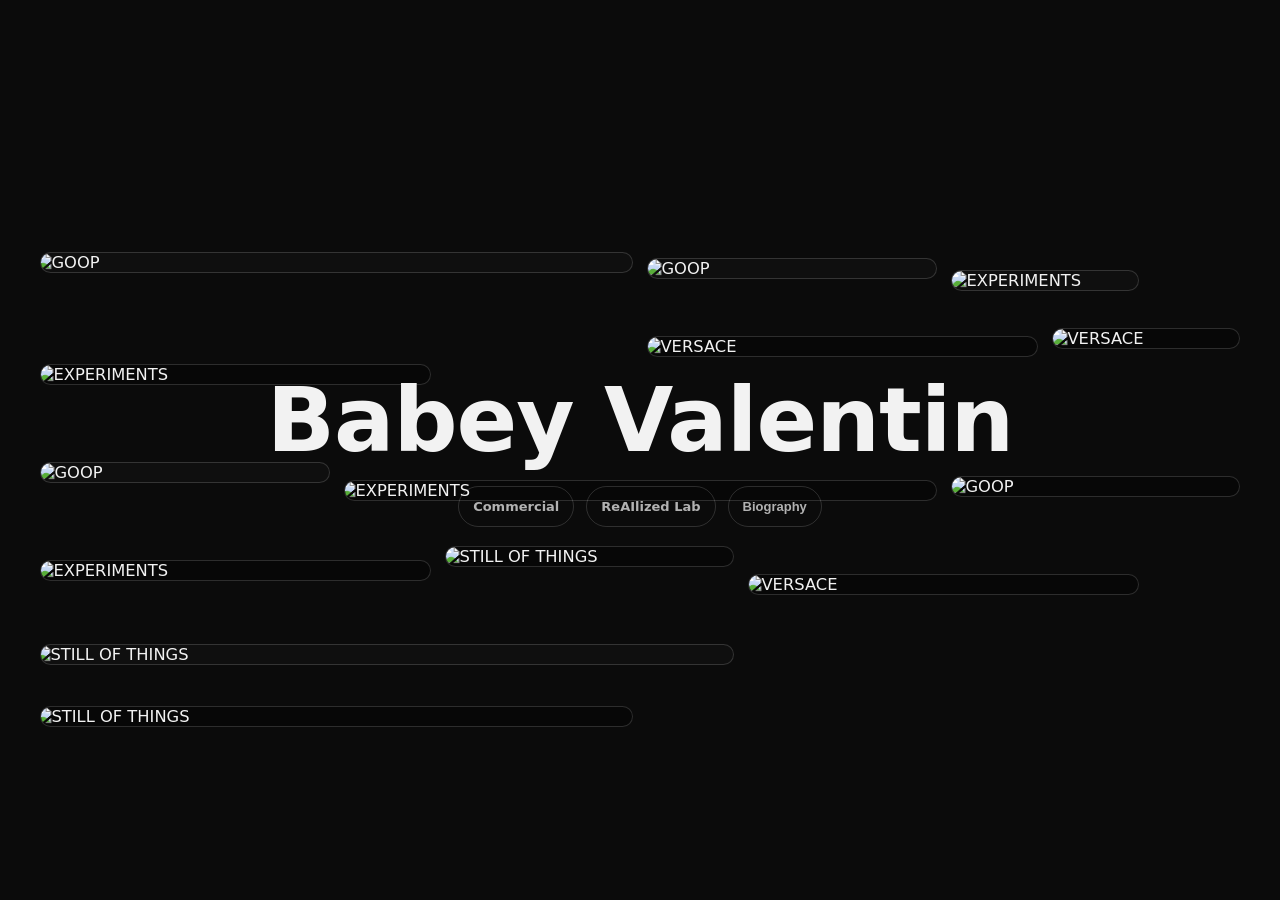
==== commit 2a4dcbdf: "Update index.html" ====
--- a/index.html
+++ b/index.html
@@ -14,7 +14,7 @@
 
   <!-- Partie fixe (centrée) -->
   <section class="heroFixed">
-    <h1 class="homeName">Valentin Babey</h1>
+    <h1 class="homeName">Babey Valentin</h1>
 
     <div class="homeFilters">
       <a class="homeBtn" href="commercial.html">Commercial</a>
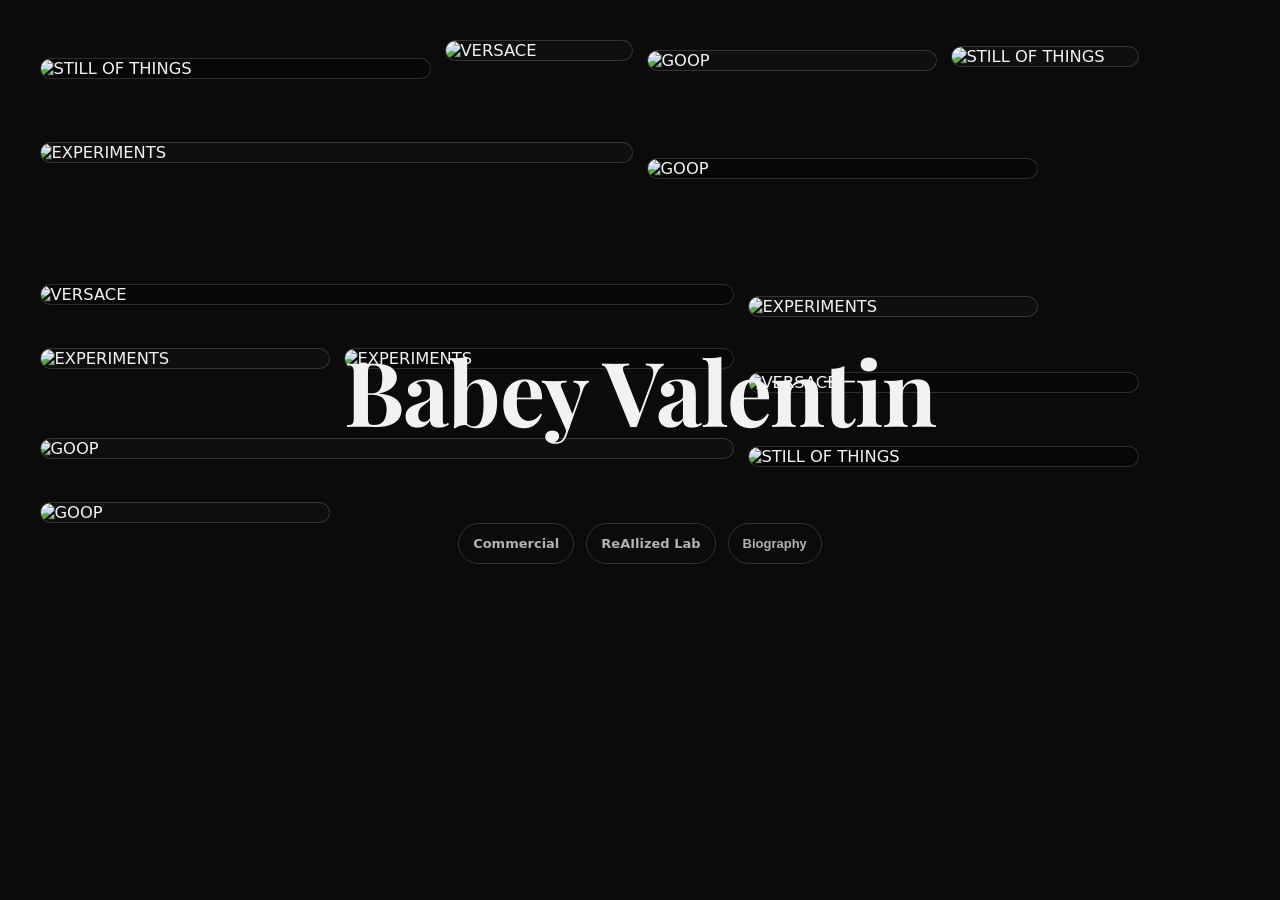
==== commit 3325b48c: "Update index.html" ====
--- a/index.html
+++ b/index.html
@@ -5,6 +5,7 @@
   <meta name="viewport" content="width=device-width, initial-scale=1" />
   <title>Babey Valentin — Portfolio</title>
   <meta name="description" content="Portfolio — sélection de projets." />
+  <link href="https://fonts.googleapis.com/css2?family=Playfair+Display:wght@400;600&display=swap" rel="stylesheet">
   <link rel="stylesheet" href="./assets/style.css" />
 </head>
 <body>
--- a/assets/style.css
+++ b/assets/style.css
@@ -43,18 +43,17 @@
   justify-content:center;
   align-items:center;
   text-align:center;
+  pointer-events:none;
   z-index:10;
 
-  /* laisse passer le scroll vers .scrollArea */
-  pointer-events:none;
+  padding-bottom: 80px; /* laisse respirer le centre */
 }
 
 /* Nom */
 .homeName{
+  font-family: 'Playfair Display', serif;
   font-size: clamp(48px, 7vw, 90px);
-  margin:0 0 18px;
   letter-spacing:-1px;
-  line-height:1.05;
 }
 
 /* Boutons cliquables malgré pointer-events:none */
@@ -94,10 +93,9 @@
   inset:0;
   overflow-y:auto;
   overflow-x:hidden;
-  -webkit-overflow-scrolling: touch;
-
-  padding: 40px;
-  padding-top: 28vh; /* <-- visuels plus haut (ajuste 42–55vh) */
+
+  padding: 40px;        /* même marge partout */
+  padding-top: 40px;    /* ← IMPORTANT */
 }
 
 /* --------- OVERVIEW EDITORIALE (GRID DENSE) --------- */
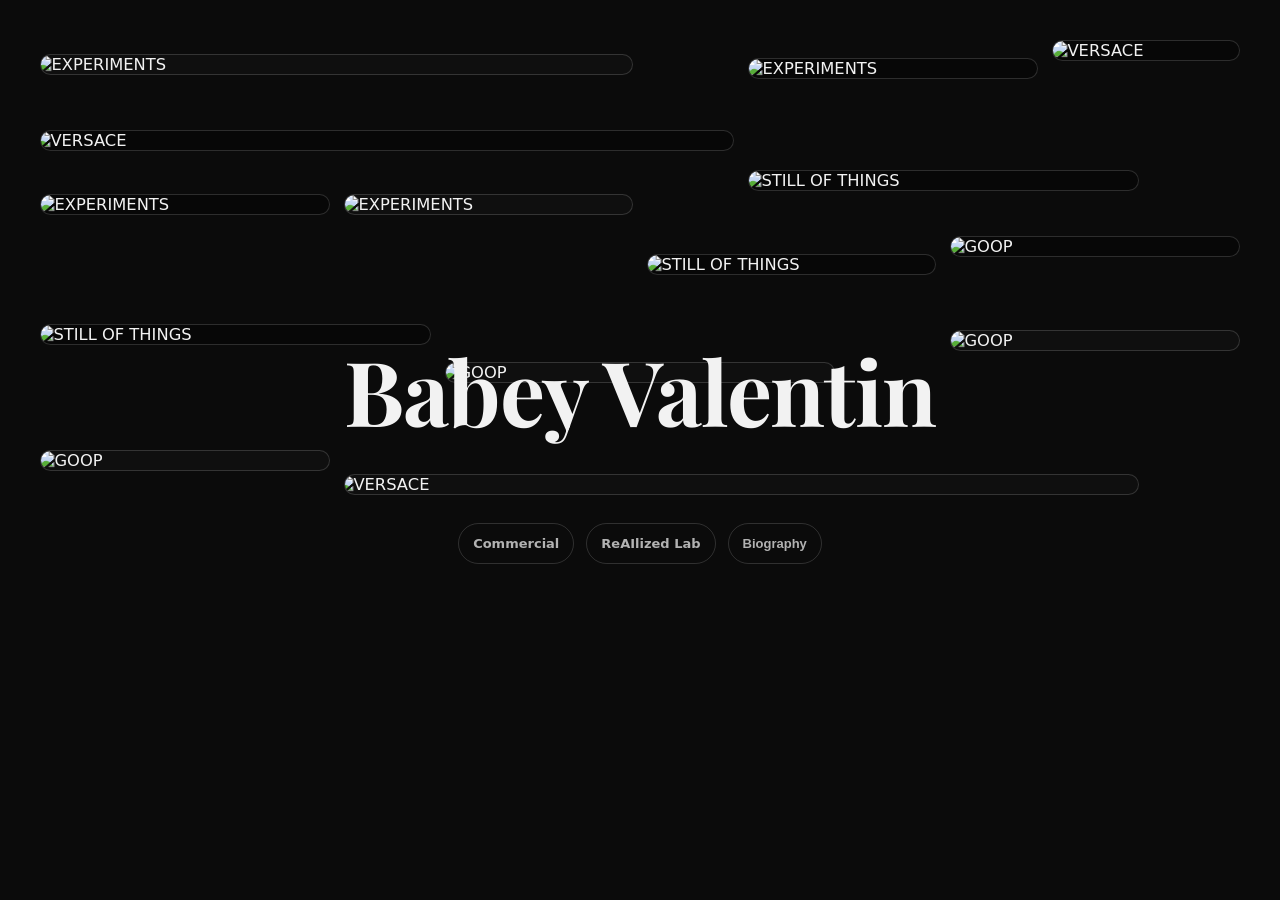
==== commit 8986f1dd: "Update index.html" ====
--- a/index.html
+++ b/index.html
@@ -18,8 +18,8 @@
     <h1 class="homeName">Babey Valentin</h1>
 
     <div class="homeFilters">
-      <a class="homeBtn" href="commercial.html">Commercial</a>
-      <a class="homeBtn" href="reailized.html">ReAIlized Lab</a>
+      <a class="homeBtn" href="category.html?cat=Commercial">Commercial</a>
+      <a class="homeBtn" href="category.html?cat=ReAIlized%20Lab">ReAIlized Lab</a>
       <button class="homeBtn" id="bioBtn">Biography</button>
     </div>
   </section>
